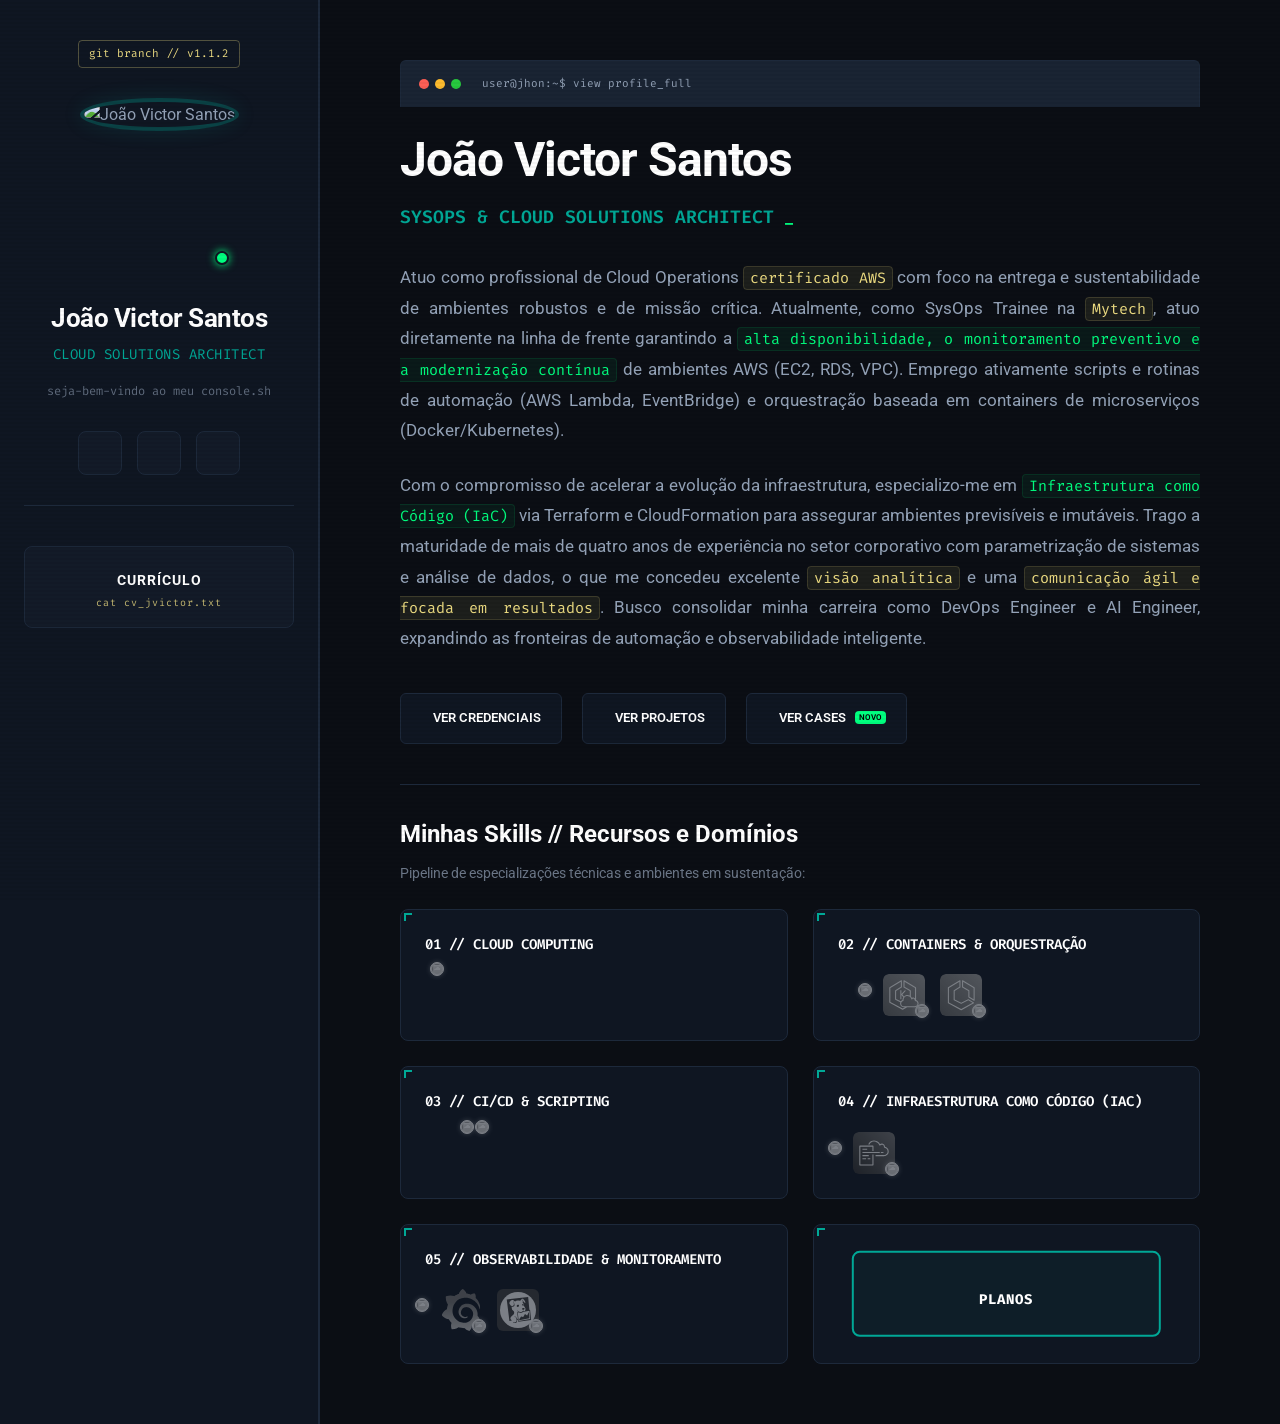
==== index.html @ 7e33702f "Atualizando a página home para versão v1.1.2" ====
<!-- 
================================================================================
  GUIA DE EVOLUÇÃO DE CARREIRA: COMO MARCAR UMA TECNOLOGIA COMO "DOMINADA"
================================================================================
  Quando você dominar uma tecnologia que antes estava "Em estudo", você deve:
  1. Remover o <span> envelopador que tem a classe "skill-em-estudo".
  2. Remover a tag <img> que carrega o spinner ("img/spinner.png").
  3. Atualizar o atributo "title" para remover o "(Em estudo)".
  
  Isso fará com que o ícone ganhe sua cor original e a engrenagem suma, 
  mostrando ao mercado que agora é uma habilidade ativa no seu arsenal!
================================================================================

  EXEMPLO 1: ÍCONE DE FONTE (Ex: Kubernetes, Terraform, Oracle)
  
  [COMO ESTÁ ANTES - EM ESTUDO]:
  <span class="skill-em-estudo" title="Kubernetes (Em estudo)">
      <i class="devicon-kubernetes-plain colored"></i>
      <img src="img/spinner.png" class="loading-spinner" alt="Estudando">
  </span>

  [COMO DEVE FICAR - DOMINADO]:
  <i class="devicon-kubernetes-plain colored" title="Kubernetes"></i>


  ------------------------------------------------------------------------------


  EXEMPLO 2: ÍCONE SVG CUSTOMIZADO (Ex: AWS EKS, ECS, CloudFormation, Datadog)
  
  [COMO ESTÁ ANTES - EM ESTUDO]:
  <span class="skill-em-estudo custom-logo datadog-logo" title="Datadog (Em estudo)">
      <img src="img/datadog_icon_v2.png" class="svg-tech-icon" alt="Datadog">
      <img src="img/spinner.png" class="loading-spinner" alt="Estudando">
  </span>

  [COMO DEVE FICAR - DOMINADO]:
  <span class="custom-logo datadog-logo" title="Datadog">
      <img src="img/datadog_icon_v2.png" class="svg-tech-icon" alt="Datadog">
  </span>
  (Nota: Para SVGs, mantemos o <span> de classe "custom-logo" ou "datadog-logo" 
  apenas para que o CSS continue controlando o tamanho do ícone, mas SEMPRE 
  remova a classe "skill-em-estudo" e o <img> do spinner!)
================================================================================
-->

<!DOCTYPE html>
<html lang="pt-BR">
<head>
    <meta charset="UTF-8">
    <meta name="viewport" content="width=device-width, initial-scale=1.0">
    <title>Portfólio // João Victor Santos — Cloud DevOps</title>
    
    <!-- Google Fonts -->
    <link rel="preconnect" href="https://fonts.googleapis.com">
    <link rel="preconnect" href="https://fonts.gstatic.com" crossorigin>
    <link href="https://fonts.googleapis.com/css2?family=Fira+Code:wght@400;600&family=Roboto:wght@300;400;700&display=swap" rel="stylesheet">
    
    <!-- Dev Icon Fonts -->
    <link rel="stylesheet" type='text/css' href="https://cdn.jsdelivr.net/gh/devicons/devicon@latest/devicon.min.css" />
    
    <!-- CSS do Projeto -->
    <link rel="stylesheet" href="css/styles.css">
</head>
<body>
    <!-- Overlay Global de Console -->
    <div class="scanline"></div>

    <main id="container">
        <!-- BARRA LATERAL: Identidade e Status -->
        <aside id="bio-container">
            <div class="badge-git">git branch // v1.1.2</div>
            
            <div class="bio-img-wrapper">
                <img id="bio-img" src="img/profile.jpeg" alt="João Victor Santos">
                <span class="status-indicator" title="SysOps Active"></span>
            </div>

            <h2>João Victor Santos</h2>
            <p class="role">Cloud Solutions Architect</p>
            <p class="welcome">seja-bem-vindo ao meu console.sh</p>
            
            <ul id="social-container">
                <li><a href="https://linkedin.com/in/joão-victor-santos-de-assis-b938b133a" target="_blank" title="LinkedIn"><ion-icon name="logo-linkedin"></ion-icon></a></li>
                <li><a href="https://wa.me/5577981357505" target="_blank" title="WhatsApp"><ion-icon name="logo-whatsapp"></ion-icon></a></li>
                <li><a href="mailto:victor3456santos@gmail.com" title="E-mail"><ion-icon name="mail-outline"></ion-icon></a></li>
            </ul>

            <div id="resume-container">
                <a href="curriculo.html" id="btn-resume" title="Currículo" target="_blank">
                    <ion-icon name="terminal-outline"></ion-icon>
                    <span>CURRÍCULO</span>
                    <span class="sub-btn">cat cv_jvictor.txt</span>
                </a>
            </div>
        </aside>

        <!-- CONTEÚDO PRINCIPAL: Dashboards e Projetos -->
        <section id="about-container">
            <div class="terminal-header">
                <span class="header-dots"></span>
                <span class="term-title">user@jhon:~$ view profile_full</span>
            </div>

            <h1 id="name">João Victor Santos</h1>
            <p id="title">sysOps & cloud solutions architect <span class="highlight">_</span></p>
            
            <p class="description">
                Atuo como profissional de Cloud Operations <span class="highlight-var">certificado AWS</span> com foco na entrega e sustentabilidade de ambientes robustos e de missão crítica. Atualmente, como SysOps Trainee na <span class="highlight-var">Mytech</span>, atuo diretamente na linha de frente garantindo a <span class="highlight-code">alta disponibilidade, o monitoramento preventivo e a modernização contínua</span> de ambientes AWS (EC2, RDS, VPC). Emprego ativamente scripts e rotinas de automação (AWS Lambda, EventBridge) e orquestração baseada em containers de microserviços (Docker/Kubernetes).
            </p>
            
            <p class="description">
                Com o compromisso de acelerar a evolução da infraestrutura, especializo-me em <span class="highlight-code">Infraestrutura como Código (IaC)</span> via Terraform e CloudFormation para assegurar ambientes previsíveis e imutáveis. Trago a maturidade de mais de quatro anos de experiência no setor corporativo com parametrização de sistemas e análise de dados, o que me concedeu excelente <span class="highlight-var">visão analítica</span> e uma <span class="highlight-var">comunicação ágil e focada em resultados</span>. Busco consolidar minha carreira como DevOps Engineer e AI Engineer, expandindo as fronteiras de automação e observabilidade inteligente.
            </p>
            
            <!-- Painel de Ações -->
            <div id="action-buttons">
                <a href="https://www.credly.com/users/joao-victor.99ef65ec" target="_blank" id="btn-credly" class="action-btn">
                    <ion-icon name="ribbon-outline"></ion-icon> <span>VER CREDENCIAIS</span>
                </a>
                
                <a href="https://github.com/JoaoVictor85" target="_blank" id="btn-projects" class="action-btn">
                    <ion-icon name="logo-github"></ion-icon> <span>VER PROJETOS</span>
                </a>

                <a href="cases.html" id="btn-cases" class="action-btn">
                    <ion-icon name="pulse-outline"></ion-icon> <span>VER CASES <span class="badge-dev">NOVO</span></span>
                </a>
            </div>

            <!-- SKILLS SECTION -->
            <h2 id="skills-section-title">Minhas Skills // Recursos e Domínios</h2>
            <p class="section-desc">Pipeline de especializações técnicas e ambientes em sustentação:</p>
            
            <div id="skills-container">
                <!-- Bloco 1: Cloud Computing -->
                <div class="skills-box">
                    <p class="skills-title">01 // Cloud Computing</p>
                    <div class="tech-row">
                        <i class="devicon-amazonwebservices-plain-wordmark colored" title="AWS"></i>
                        <span class="skill-em-estudo" title="Oracle Cloud (Em estudo)">
                            <i class="devicon-oracle-original colored"></i>
                            <img src="img/spinner.png" class="loading-spinner" alt="Estudando">
                        </span>
                    </div>
                </div>

                <!-- Bloco 2: Containers & Orquestração -->
                <div class="skills-box">
                    <p class="skills-title">02 // Containers & Orquestração</p>
                    <div class="tech-row">
                        <i class="devicon-linux-plain colored" title="Linux"></i>
                        <i class="devicon-docker-plain colored" title="Docker"></i>
                        <span class="skill-em-estudo" title="Kubernetes (Em estudo)">
                            <i class="devicon-kubernetes-plain colored"></i>
                            <img src="img/spinner.png" class="loading-spinner" alt="Estudando">
                        </span>
                        
                        <!-- Amazon EKS Original -->
                        <span class="skill-em-estudo" title="Amazon EKS (Em estudo)">
                            <svg viewBox="0 0 80 80" class="svg-tech-icon" version="1.1" xmlns="http://www.w3.org/2000/svg" xmlns:xlink="http://www.w3.org/1999/xlink">
                                <defs>
                                    <linearGradient x1="0%" y1="100%" x2="100%" y2="0%" id="linearGradient-eks">
                                        <stop stop-color="#C8511B" offset="0%"></stop>
                                        <stop stop-color="#FF9900" offset="100%"></stop>
                                    </linearGradient>
                                </defs>
                                <g stroke="none" stroke-width="1" fill="none" fill-rule="evenodd">
                                    <g fill="url(#linearGradient-eks)">
                                        <rect x="0" y="0" width="80" height="80" rx="10"></rect>
                                    </g>
                                    <g transform="translate(8.000000, 8.000000)" fill="#FFFFFF">
                                        <path d="M53.239,53.377026 L31.737,53.355026 C29.133,53.352026 26.906,51.416026 26.667,48.949026 C26.647,48.743026 26.636,48.528026 26.636,48.305026 C26.636,44.929026 28.968,43.798026 30.391,43.422026 C30.849,43.328026 31.189,42.922026 31.189,42.441026 C31.189,42.394026 31.186,42.347026 31.179,42.300026 C31.145,42.004026 31.128,41.702026 31.128,41.396026 C31.128,38.613026 33.046,35.621026 35.494,34.584026 C39.745,32.786026 42.754,35.151026 43.852,36.253026 C44.751,37.154026 45.453,38.309026 45.938,39.684026 C46.062,40.033026 46.368,40.286026 46.734,40.340026 C47.097,40.394026 47.467,40.243026 47.686,39.945026 C48.322,39.085026 49.352,38.708026 50.307,38.988026 C51.477,39.330026 52.253,40.541026 52.393,42.238026 C52.342,42.756026 52.7,43.231026 53.218,43.320026 C54.587,43.556026 57.769,44.517026 57.769,48.356026 C57.769,52.839026 53.626,53.338026 53.239,53.377026 L53.239,53.377026 Z M29.444,57.862026 L6,45.398026 L6,18.570026 L26,6.75202604 L26,16.451026 L15.463,23.156026 C15.175,23.339026 15,23.658026 15,24.000026 L15,40.000026 C15,40.373026 15.208,40.714026 15.538,40.887026 L24.901,45.758026 L25.04,45.835026 C24.784,46.592026 24.636,47.415026 24.636,48.305026 C24.636,48.594026 24.651,48.872026 24.677,49.140026 C25.012,52.621026 28.113,55.351026 31.735,55.355026 L33.982,55.356026 L29.444,57.862026 Z M44.504,23.136026 L33,16.425026 L33,6.75202604 L53,18.570026 L53,38.467026 C52.431,37.803026 51.716,37.316026 50.868,37.068026 C49.616,36.703026 48.308,36.926026 47.245,37.637026 C46.718,36.567026 46.056,35.631026 45.268,34.841026 C45.182,34.755026 45.088,34.689026 45,34.606026 L45,24.000026 C45,23.644026 44.811,23.315026 44.504,23.136026 L44.504,23.136026 Z M55,41.726026 L55,18.000026 C55,17.646026 54.813,17.318026 54.509,17.139026 L32.509,4.13902604 C32.199,3.95602604 31.817,3.95402604 31.504,4.13102604 C31.192,4.30902604 31,4.64102604 31,5.00002604 L31,17.000026 C31,17.355026 31.188,17.684026 31.496,17.863026 L43,24.574026 L43,33.118026 C40.483,31.714026 37.537,31.548026 34.715,32.742026 C33.725,33.161026 32.827,33.828026 32.037,34.629026 L29.011,31.120026 L35.842,23.199026 L33.18,23.199026 L27,30.000026 L27,23.000026 L25,23.000026 L25,40.000026 L27,40.000026 L27,32.000026 L30.682,36.311026 C29.714,37.841026 29.128,39.633026 29.128,41.396026 C29.128,41.505026 29.13,41.614026 29.133,41.723026 C27.785,42.216026 26.712,43.027026 25.946,44.073026 L17,39.393026 L17,24.548026 L27.537,17.843026 C27.825,17.660026 28,17.341026 28,17.000026 L28,5.00002604 C28,4.64102604 27.807,4.30902604 27.496,4.13102604 C27.183,3.95402604 26.802,3.95602604 26.491,4.13902604 L4.491,17.139026 C4.186,17.318026 4,17.646026 4,18.000026 L4,46.000026 C4,46.369026 4.204,46.709026 4.53,46.882026 L28.983,59.882026 C29.131,59.960026 29.292,60.000026 29.453,60.000026 C29.62,60.000026 29.786,59.958026 29.936,59.875026 L38.114,55.360026 L53.319,55.374026 C55.551,55.192026 59.769,53.492026 59.769,48.356026 C59.769,44.678026 57.505,42.603026 55,41.726026 L55,41.726026 Z"></path>
                                    </g>
                                </g>
                            </svg>
                            <img src="img/spinner.png" class="loading-spinner" alt="Estudando">
                        </span>

                        <!-- Amazon ECS Original -->
                        <span class="skill-em-estudo" title="Amazon ECS (Em estudo)">
                            <svg viewBox="0 0 80 80" class="svg-tech-icon" version="1.1" xmlns="http://www.w3.org/2000/svg" xmlns:xlink="http://www.w3.org/1999/xlink">
                                <defs>
                                    <linearGradient x1="0%" y1="100%" x2="100%" y2="0%" id="linearGradient-ecs-original">
                                        <stop stop-color="#C8511B" offset="0%"></stop>
                                        <stop stop-color="#FF9900" offset="100%"></stop>
                                    </linearGradient>
                                </defs>
                                <g stroke="none" stroke-width="1" fill="none" fill-rule="evenodd">
                                    <g fill="url(#linearGradient-ecs-original)">
                                        <rect x="0" y="0" width="80" height="80" rx="10"></rect>
                                    </g>
                                    <path d="M64,48.2340095 L56,43.4330117 L56,32.0000169 C56,31.6440171 55.812,31.3150172 55.504,31.1360173 L44,24.4260204 L44,14.7520248 L64,26.5710194 L64,48.2340095 Z M65.509,25.13902 L43.509,12.139026 C43.199,11.9560261 42.818,11.9540261 42.504,12.131026 C42.193,12.3090259 42,12.6410257 42,13.0000256 L42,25.0000201 C42,25.3550199 42.189,25.6840198 42.496,25.8640197 L54,32.5740166 L54,44.0000114 C54,44.3510113 54.185,44.6770111 54.486,44.857011 L64.486,50.8570083 C64.644,50.9520082 64.822,51 65,51 C65.17,51 65.34,50.9570082 65.493,50.8700083 C65.807,50.6930084 66,50.3600085 66,50 L66,26.0000196 C66,25.6460198 65.814,25.31902 65.509,25.13902 Z M40.445,66.863001 L17,54.3990067 L17,26.5710194 L37,14.7520248 L37,24.4510204 L26.463,31.1560173 C26.175,31.3400172 26,31.6580171 26,32.0000169 L26,49.0000091 C26,49.373009 26.208,49.7150088 26.538,49.8870087 L39.991,56.8870055 C40.28,57.0370055 40.624,57.0380055 40.912,56.8880055 L53.964,50.1440086 L61.996,54.9640064 L40.445,66.863001 Z M64.515,54.1420068 L54.515,48.1420095 C54.217,47.9640096 53.849,47.9520096 53.541,48.1120095 L40.455,54.8730065 L28,48.3930094 L28,32.5490167 L38.537,25.8440197 C38.825,25.6600198 39,25.3420199 39,25.0000201 L39,13.0000256 C39,12.6410257 38.808,12.3090259 38.496,12.131026 C38.184,11.9540261 37.802,11.9560261 37.491,12.139026 L15.491,25.13902 C15.187,25.31902 15,25.6460198 15,26.0000196 L15,55 C15,55.3690062 15.204,55.7090061 15.53,55.883006 L39.984,68.8830001 C40.131,68.961 40.292,69 40.453,69 C40.62,69 40.786,68.958 40.937,68.8750001 L64.484,55.875006 C64.797,55.7020061 64.993,55.3750062 65.0001416,55.0180064 C65.006,54.6600066 64.821,54.3260067 64.515,54.1420068 L64.515,54.1420068 Z" fill="#FFFFFF"></path>
                                </g>
                            </svg>
                            <img src="img/spinner.png" class="loading-spinner" alt="Estudando">
                        </span>
                    </div>
                </div>

                <!-- Bloco 3: CI/CD & Scripting -->
                <div class="skills-box">
                    <p class="skills-title">03 // CI/CD & Scripting</p>
                    <div class="tech-row">
                        <i class="devicon-git-plain colored" title="Git"></i>
                        <i class="devicon-gitlab-plain colored" title="GitLab"></i>
                        <i class="devicon-github-original colored" title="GitHub"></i>
                        <span class="skill-em-estudo" title="GitHub Actions (Em estudo)">
                            <i class="devicon-githubactions-plain colored"></i>
                            <img src="img/spinner.png" class="loading-spinner" alt="Estudando">
                        </span>
                        <span class="skill-em-estudo" title="Python (Em estudo)">
                            <i class="devicon-python-plain colored"></i>
                            <img src="img/spinner.png" class="loading-spinner" alt="Estudando">
                        </span>
                    </div>
                </div>

                <!-- Bloco 4: Infraestrutura como Código (IaC) -->
                <div class="skills-box">
                    <p class="skills-title">04 // Infraestrutura como Código (IaC)</p>
                    <div class="tech-row">
                        <span class="skill-em-estudo" title="Terraform (Em estudo)">
                            <i class="devicon-terraform-plain colored"></i>
                            <img src="img/spinner.png" class="loading-spinner" alt="Estudando">
                        </span>
                        
                        <!-- AWS CloudFormation Original -->
                        <span class="skill-em-estudo skill-cloudformation" title="AWS CloudFormation (Em estudo)">
                            <svg viewBox="0 0 80 80" class="svg-tech-icon" version="1.1" xmlns="http://www.w3.org/2000/svg" xmlns:xlink="http://www.w3.org/1999/xlink">
                                <defs>
                                    <linearGradient x1="0%" y1="100%" x2="100%" y2="0%" id="linearGradient-cloudformation-original">
                                        <stop stop-color="#B0084D" offset="0%"></stop>
                                        <stop stop-color="#FF4F8B" offset="100%"></stop>
                                    </linearGradient>
                                </defs>
                                <g id="Icon-Architecture/64/Arch_AWS-CloudFormation_64" stroke="none" stroke-width="1" fill="none" fill-rule="evenodd">
                                    <g id="Icon-Architecture-BG/64/Management-Governance" fill="url(#linearGradient-cloudformation-original)">
                                        <rect id="Rectangle" x="0" y="0" width="80" height="80" rx="10"></rect>
                                    </g>
                                    <path d="M53,39.9632039 L58,39.9632039 L58,37.9601375 L53,37.9601375 L53,39.9632039 Z M28,51.9816019 L33,51.9816019 L33,49.9785356 L28,49.9785356 L28,51.9816019 Z M18,51.9816019 L25,51.9816019 L25,49.9785356 L18,49.9785356 L18,51.9816019 Z M18,45.9724029 L30,45.9724029 L30,43.9693366 L18,43.9693366 L18,45.9724029 Z M18,33.9540048 L27,33.9540048 L27,31.9509385 L18,31.9509385 L18,33.9540048 Z M18,39.9632039 L51,39.9632039 L51,37.9601375 L18,37.9601375 L18,39.9632039 Z M37,61.9969337 L14,61.9969337 L14,27.9448058 L37,27.9448058 L37,35.9570712 L39,35.9570712 L39,26.9432726 C39,26.3904263 38.552,25.9417395 38,25.9417395 L13,25.9417395 C12.447,25.9417395 12,26.3904263 12,26.9432726 L12,62.9984668 C12,63.5513131 12.447,64 13,64 L38,64 C38.552,64 39,63.5513131 39,62.9984668 L39,42.9678034 L37,42.9678034 L37,61.9969337 Z M68,36.9586044 C68,43.4305117 62.173,45.6819583 59.092,45.9683968 L43,45.9724029 L43,43.9693366 L59,43.9693366 L59,43.9693366 C59.195,43.9463013 66,43.2121775 66,36.9586044 C66,31.2638867 60.863,30.1081175 59.834,29.9338507 C59.321,29.8467173 58.96,29.3820059 59.004,28.8632117 C59.005,28.8441826 59.007,28.826155 59.009,28.8081274 C58.954,25.5902013 56.981,24.584662 56.126,24.3002266 C54.53,23.769414 52.751,24.2771913 51.81,25.5391231 C51.591,25.8355769 51.229,25.9868085 50.861,25.9307226 C50.497,25.8756383 50.192,25.625255 50.068,25.2767214 C49.447,23.5360568 48.546,22.4083304 47.293,21.1534094 C44.159,18.0386412 39.905,17.1783242 35.925,18.8528877 C33.837,19.7332353 32.012,21.7282894 30.922,24.327268 L29.078,23.5500782 C30.37,20.4743699 32.584,18.0887179 35.15,17.007062 C39.905,15.0049972 44.971,16.0255595 48.704,19.7342369 C49.774,20.8068789 50.66,21.851478 51.35,23.2035478 C52.843,22.0978551 54.857,21.7673492 56.757,22.3993166 C59.189,23.2085554 60.727,25.3207889 60.975,28.1290879 C64.381,28.9884034 68,31.7115721 68,36.9586044 L68,36.9586044 Z" id="AWS-CloudFormation_Icon_64_Squid" fill="#FFFFFF"></path>
                                </g>
                            </svg>
                            <img src="img/spinner.png" class="loading-spinner" alt="Estudando">
                        </span>
                    </div>
                </div>
            
                <!-- Bloco 5: Observabilidade & Monitoramento -->
                <div class="skills-box">
                    <p class="skills-title">05 // OBSERVABILIDADE & MONITORAMENTO</p>
                    <div class="tech-row">
                        <!-- Prometheus -->
                        <span class="skill-em-estudo" title="Prometheus (Em estudo)">
                            <i class="devicon-prometheus-original colored"></i>
                            <img src="img/spinner.png" class="loading-spinner" alt="Estudando">
                        </span>
                        
                        <!-- Grafana (Novo Arquivo) -->
                        <span class="skill-em-estudo custom-logo" title="Grafana (Em estudo)">
                            <img src="img/grafana-icon.svg" class="svg-tech-icon" alt="Grafana">
                            <img src="img/spinner.png" class="loading-spinner" alt="Estudando">
                        </span>

                        <!-- Datadog (Novo Arquivo) -->
                        <span class="skill-em-estudo custom-logo datadog-logo" title="Datadog (Em estudo)">
                            <img src="img/datadog-icon.svg" class="svg-tech-icon" alt="Datadog">
                            <img src="img/spinner.png" class="loading-spinner" alt="Estudando">
                        </span>
                    </div>
                </div>

                <!-- Bloco 6: Planos (Dinâmico e Sem legenda extra) -->
                <div class="skills-box plans-interactive">
                    <!-- Botão interativo sem legenda -->
                    <div class="plans-trigger">
                        <ion-icon name="terminal-outline"></ion-icon>
                        <span>PLANOS</span>
                    </div>

                    <!-- Conteúdo de IA que aparece na animação -->
                    <div class="plans-content">
                        <p class="skills-title">06 // INTELIGÊNCIA ARTIFICIAL</p>
                        <div class="tech-row">
                            <span class="skill-em-estudo" title="PyTorch (Em estudo)">
                                <i class="devicon-pytorch-original colored"></i>
                                <img src="img/spinner.png" class="loading-spinner" alt="Estudando">
                            </span>
                            <span class="skill-em-estudo" title="Hugging Face (Em estudo)">
                                <img src="https://raw.githubusercontent.com/devicons/devicon/master/icons/huggingface/huggingface-original.svg" class="svg-tech-icon" alt="Hugging Face">
                                <img src="img/spinner.png" class="loading-spinner" alt="Estudando">
                            </span>
                            <span class="skill-em-estudo" title="TensorFlow (Em estudo)">
                                <i class="devicon-tensorflow-original colored"></i>
                                <img src="img/spinner.png" class="loading-spinner" alt="Estudando">
                            </span>
                        </div>
                    </div>
                </div>
            </div>
        </section>
    </main>

    <!-- Ion Icons -->
    <script type="module" src="https://unpkg.com/ionicons@8.0.13/dist/ionicons/ionicons.esm.js"></script>
    <script nomodule src="https://unpkg.com/ionicons@8.0.13/dist/ionicons/ionicons.js"></script>
</body>
</html>
---- css/styles.css ----
/* =========================================
   Reset, Fontes e Variáveis DevOps (v1.1.2)
========================================= */
* { 
    padding: 0;
    margin: 0;
    font-family: "Roboto", sans-serif;
    box-sizing: border-box;
}

:root {  
    --bg-dark: #0B0E14;         /* Escuro DevOps / Back de Console */
    --pane-bg: #0F1622;         /* Painel centralizado de alto nível */
    --accent-glow: #00A896;     /* Verde-petróleo característico */
    --accent-bright: #00FF7F;   /* Verde-cibernético de sucesso/status */
    --term-amber: #EEDD82;      /* Alerta/Git terminal */
    --border-dim: #1D293B;      /* Divisórias do pipeline */
    --text-primary: #FFFFFF;    /* Títulos em forte destaque */
    --text-muted: #94A3B8;      /* Textos corridos */
    --terminal-head: #1A2433;   /* Topo das caixas console */
}

body {
    background-color: var(--bg-dark);
    color: var(--text-muted);
    font-size: 16px;
    line-height: 1.6;
    overflow-x: hidden;
    position: relative;
}

/* Efeito Scanline sutil no fundo para parecer terminal */
.scanline {
    position: fixed;
    top: 0; left: 0; width: 100%; height: 100%;
    background: linear-gradient(rgba(18, 16, 16, 0) 50%, rgba(0, 0, 0, 0.25) 50%);
    background-size: 100% 4px;
    z-index: 999;
    pointer-events: none;
    opacity: 0.15;
}

/* =========================================
   Arquitetura de Grid / Portfólio Desktop
========================================= */
#container {
    display: flex;
    flex-direction: row;
    min-height: 100vh;
}

/* Painel de Biografia (Esquerda) */
#bio-container {
    flex: 0 0 25%;
    max-width: 320px;
    background-color: var(--pane-bg);
    border-right: 2px solid var(--border-dim);
    padding: 40px 24px;
    display: flex;
    flex-direction: column;
    align-items: center;
    text-align: center;
    position: relative;
}

/* Painel de Conteúdo (Direita) */
#about-container {
    flex: 1;
    padding: 60px 80px;
    background-color: var(--bg-dark);
    position: relative;
}

/* =========================================
   Elementos Dinâmicos / Identidade Esquerda
========================================= */
.badge-git {
    font-family: 'Fira Code', monospace;
    font-size: 11px;
    color: var(--term-amber);
    border: 1px solid rgba(238, 221, 130, 0.3);
    padding: 4px 10px;
    border-radius: 4px;
    margin-bottom: 30px;
    text-transform: lowercase;
}

.bio-img-wrapper {
    position: relative;
    width: 175px;
    height: 175px;
    margin-bottom: 25px;
}

#bio-img {
    width: 100%;
    height: 100%;
    border-radius: 50%;
    object-fit: cover;
    border: 4px solid rgba(0, 168, 150, 0.3);
    box-shadow: 0 0 20px rgba(0, 168, 150, 0.15);
}

.status-indicator {
    position: absolute;
    bottom: 8px;
    right: 18px;
    width: 14px;
    height: 14px;
    background-color: var(--accent-bright);
    border: 2px solid var(--pane-bg);
    border-radius: 50%;
    box-shadow: 0 0 8px var(--accent-bright);
}

#bio-container h2 {
    color: var(--text-primary);
    font-size: 26px;
    font-weight: 700;
    letter-spacing: -0.5px;
    margin-bottom: 5px;
}

.role {
    font-family: 'Fira Code', monospace;
    color: var(--accent-glow);
    font-size: 14px;
    text-transform: uppercase;
    margin-bottom: 15px;
    letter-spacing: 0.5px;
}

.welcome {
    font-family: 'Fira Code', monospace;
    font-size: 12px;
    opacity: 0.6;
    margin-bottom: 30px;
}

#social-container {
    display: flex;
    gap: 15px;
    list-style: none;
    margin-bottom: 40px;
    padding-bottom: 30px;
    border-bottom: 1px solid var(--border-dim);
    width: 100%;
    justify-content: center;
}

#social-container li a {
    color: var(--text-muted);
    font-size: 24px;
    transition: all 0.3s ease;
    display: flex;
    align-items: center;
    justify-content: center;
    width: 44px;
    height: 44px;
    background-color: rgba(26, 36, 51, 0.4);
    border: 1px solid var(--border-dim);
    border-radius: 8px;
}

#social-container li a:hover {
    color: var(--accent-bright);
    border-color: var(--accent-bright);
    box-shadow: 0 0 10px rgba(0, 255, 127, 0.2);
}

/* Botão de Currículo em Console Badge */
#resume-container {
    width: 100%;
}

#btn-resume {
    display: flex;
    flex-direction: column;
    align-items: center;
    justify-content: center;
    padding: 16px;
    text-decoration: none;
    background-color: rgba(26, 36, 51, 0.4);
    border: 1px solid var(--border-dim);
    border-radius: 8px;
    transition: all 0.3s ease;
}

#btn-resume ion-icon {
    font-size: 32px;
    color: var(--accent-glow);
    margin-bottom: 6px;
}

#btn-resume span {
    font-size: 14px;
    font-weight: 700;
    color: var(--text-primary);
    letter-spacing: 1px;
}

#btn-resume .sub-btn {
    font-family: 'Fira Code', monospace;
    font-size: 10px;
    color: var(--term-amber);
    opacity: 0.8;
    margin-top: 4px;
    font-weight: normal;
}

#btn-resume:hover {
    border-color: var(--accent-glow);
    box-shadow: 0 0 15px rgba(0, 168, 150, 0.2);
    transform: translateY(-2px);
}

/* =========================================
   Terminais e Dashboard (Direita)
========================================= */
.terminal-header {
    background-color: var(--terminal-head);
    border: 1px solid var(--border-dim);
    border-bottom: none;
    border-radius: 6px 6px 0 0;
    padding: 10px 18px;
    display: flex;
    align-items: center;
    gap: 8px;
}

.header-dots::before {
    content: '';
    display: inline-block;
    width: 10px; height: 10px;
    background: #ff5f56;
    border-radius: 50%;
    box-shadow: 16px 0 #febc2e, 32px 0 #27c93f;
}

.term-title {
    font-family: 'Fira Code', monospace;
    font-size: 11px;
    color: var(--text-muted);
    margin-left: 45px;
}

#name {
    font-size: 48px;
    font-weight: 700;
    color: var(--text-primary);
    letter-spacing: -1px;
    margin-top: 15px;
    margin-bottom: 5px;
}

#title {
    font-family: 'Fira Code', monospace;
    font-size: 18px;
    font-weight: 600;
    color: var(--accent-glow);
    margin-bottom: 30px;
    text-transform: uppercase;
}

.highlight {
    color: var(--accent-bright);
    animation: blink 1s step-end infinite;
}

@keyframes blink {
    50% { opacity: 0; }
}

/* DevOps Highlighting variables in Paragraphs */
.description {
    font-size: 17px;
    line-height: 1.8;
    margin-bottom: 24px;
    color: var(--text-muted);
    text-align: justify;
}

.highlight-var {
    color: var(--term-amber);
    font-family: 'Fira Code', monospace;
    font-size: 15px;
    background: rgba(238, 221, 130, 0.08);
    padding: 1px 6px;
    border-radius: 4px;
    border: 1px solid rgba(238, 221, 130, 0.15);
}

.highlight-code {
    color: var(--accent-bright);
    font-family: 'Fira Code', monospace;
    font-size: 15px;
    background: rgba(0, 255, 127, 0.05);
    padding: 1px 6px;
    border-radius: 4px;
    border: 1px solid rgba(0, 255, 127, 0.1);
}

/* Painel de Botões de Ação */
#action-buttons {
    display: flex;
    gap: 20px;
    margin: 40px 0;
}

.action-btn {
    text-decoration: none;
    font-family: 'Fira Code', monospace;
    font-weight: 600;
    font-size: 13px;
    color: var(--text-primary);
    background-color: var(--pane-bg);
    border: 1px solid var(--border-dim);
    border-radius: 6px;
    padding: 14px 20px;
    display: flex;
    align-items: center;
    gap: 12px;
    transition: all 0.3s ease;
    cursor: pointer;
}

.action-btn ion-icon {
    font-size: 18px;
    color: var(--accent-glow);
}

.badge-dev {
    font-size: 8px;
    background: var(--accent-bright);
    color: #000;
    padding: 2px 4px;
    border-radius: 4px;
    margin-left: 6px;
    vertical-align: middle;
}

.action-btn:hover {
    background-color: rgba(0, 168, 150, 0.1);
    border-color: var(--accent-glow);
    box-shadow: 0 0 15px rgba(0, 168, 150, 0.15);
    transform: translateY(-2px);
}

/* Skills Section Dashboards */
#skills-section-title {
    font-size: 24px;
    color: var(--text-primary);
    border-top: 1px solid var(--border-dim);
    padding-top: 30px;
    margin-top: 40px;
    margin-bottom: 8px;
}

.section-desc {
    font-size: 14px;
    opacity: 0.7;
    margin-bottom: 25px;
}

#skills-container {
    display: grid;
    grid-template-columns: repeat(2, 1fr);
    gap: 25px;
}

.skills-box {
    background-color: var(--pane-bg);
    border: 1px solid var(--border-dim);
    border-radius: 8px;
    padding: 24px;
    position: relative;
    overflow: hidden;
}

/* Moldura decorativa levemente recuada para NÃO cortar com o radius */
.skills-box::before {
    content: '';
    position: absolute;
    top: 3px;  /* Ajustado de 0 para 3px */
    left: 3px; /* Ajustado de 0 para 3px */
    width: 6px; 
    height: 6px;
    border-top: 2px solid var(--accent-glow);
    border-left: 2px solid var(--accent-glow);
    z-index: 5;
}

.skills-title {
    font-family: 'Fira Code', monospace;
    font-size: 14px;
    font-weight: 600;
    color: var(--text-primary);
    margin-bottom: 18px;
    text-transform: uppercase;
}

.tech-row {
    display: flex;
    align-items: center;
    gap: 15px;
}

.tech-row i {
    font-size: 42px;
}

/* Custom SVG Icons */
.svg-tech-icon {
    width: 42px;
    height: 42px;
    vertical-align: middle;
    border-radius: 6px;
}

/* Configuração do "Em Estudo" & Spinner */
.skill-em-estudo {
    position: relative;
    display: inline-flex;
    align-items: center;
    justify-content: center;
    filter: grayscale(100%);
    opacity: 0.45;
    transition: all 0.4s ease;
    cursor: help;
}

.skill-em-estudo:hover {
    filter: grayscale(0%);
    opacity: 1;
}

.loading-spinner {
    position: absolute;
    bottom: -2px; 
    right: -4px; 
    width: 14px; 
    height: 14px;
    
    /* Alterado de escuro/dim para um branco suave com fundo opaco */
    background-color: #E2E8F0; /* Cinza-claro/branco suave para dar alto contraste no azul-escuro */
    border: 1.5px solid #FFFFFF; /* Borda branca viva para se destacar */
    border-radius: 50%;
    padding: 1px;
    
    animation: git-rev 2s linear infinite;
    box-shadow: 0 0 5px rgba(255, 255, 255, 0.4); /* Sombra para o spinner brilhar levemente */
}

@keyframes git-rev {
    0% { transform: rotate(0deg); }
    100% { transform: rotate(360deg); }
}

/* =========================================
   Ajustes de Contraste e Customizações
========================================= */
.skills-box i.devicon-linux-plain.colored { color: #A8B2C1 !important; }
.skills-box i.devicon-github-original.colored { color: #F0E68C !important; }

/* =========================================
   Ajuste Fino Responsivo
========================================= */
@media (max-width: 1024px) {
    #container { flex-direction: column; }
    #bio-container { max-width: 100%; width: 100%; min-height: auto; border-right: none; border-bottom: 2px solid var(--border-dim); }
    #about-container { padding: 40px 24px; }
    #skills-container { grid-template-columns: 1fr; }
}

/* =========================================
   Interatividade e Animação do Box 06 
========================================= */
.plans-interactive {
    min-height: 140px;
    position: relative;
    cursor: pointer;
    transition: border-color 0.4s ease, box-shadow 0.4s ease;
}

/* O botão que inicia à mostra */
/* O botão simplificado para "PLANOS" */
.plans-trigger {
    position: absolute;
    top: 50%;
    left: 50%;
    transform: translate(-50%, -50%);
    width: 80%;
    padding: 24px; /* Aumentado ligeiramente para preencher o box vazio de forma elegante */
    background: rgba(0, 168, 150, 0.05);
    border: 2px solid var(--accent-glow);
    border-radius: 8px;
    display: flex;
    flex-direction: column;
    align-items: center;
    justify-content: center;
    gap: 12px; /* Mais espaço entre o ícone e a palavra */
    opacity: 1;
    transition: opacity 0.3s ease, transform 0.3s ease;
    z-index: 3;
}

.plans-trigger ion-icon {
    font-size: 32px;
    color: var(--accent-glow);
    animation: pulseGlow 2s infinite ease-in-out;
}

.plans-trigger span {
    font-family: 'Fira Code', monospace;
    font-weight: 700;
    font-size: 14px;
    color: var(--text-primary);
    letter-spacing: 1px;
}

.plans-trigger .hover-tip {
    font-size: 9px;
    color: var(--text-muted);
    opacity: 0.7;
    text-transform: lowercase;
}

/* O conteúdo de IA que começa oculto */
.plans-content {
    opacity: 0;
    transform: translateY(10px);
    transition: opacity 0.4s ease, transform 0.4s ease;
    pointer-events: none; /* Evita que o usuário interaja com o invisível */
}

/* A ANIMAÇÃO HOVER: Quando passa o mouse no box */
.plans-interactive:hover .plans-trigger {
    opacity: 0;
    transform: translate(-50%, -60%); /* Move levemente para cima enquanto desaparece */
    pointer-events: none;
}

.plans-interactive:hover .plans-content {
    opacity: 1;
    transform: translateY(0);
    pointer-events: auto;
}

.plans-interactive:hover {
    border-color: var(--accent-bright);
    box-shadow: 0 0 15px rgba(0, 255, 127, 0.15);
}

/* Pulsação do ícone do botão */
@keyframes pulseGlow {
    0%, 100% {
        transform: scale(1);
        filter: drop-shadow(0 0 1px var(--accent-glow));
    }
    50% {
        transform: scale(1.08);
        filter: drop-shadow(0 0 6px var(--accent-bright));
    }
}

/* =========================================
   Ajuste Fino de Ícones Customizados
========================================= */
.custom-logo .svg-tech-icon {
    width: 42px;
    height: 42px;
    object-fit: contain;
    border-radius: 6px;
}

/* O Datadog precisa de um ajuste sutil de contraste por conta do fundo */
.datadog-logo .svg-tech-icon {
    background-color: #632CA6; /* Fundo roxo original da marca para dar destaque */
    padding: 3px;
}

/* Força que o spinner fique alinhado mesmo em logos não-quadrados */
.custom-logo {
    position: relative;
    display: inline-flex;
}

/* O botão simplificado para "PLANOS" sem hover text */
.plans-trigger {
    position: absolute;
    top: 50%;
    left: 50%;
    transform: translate(-50%, -50%);
    width: 80%;
    padding: 24px;
    background: rgba(0, 168, 150, 0.05);
    border: 2px solid var(--accent-glow);
    border-radius: 8px;
    display: flex;
    flex-direction: column;
    align-items: center;
    justify-content: center;
    gap: 12px;
    opacity: 1;
    transition: opacity 0.3s ease, transform 0.3s ease;
    z-index: 3;
}
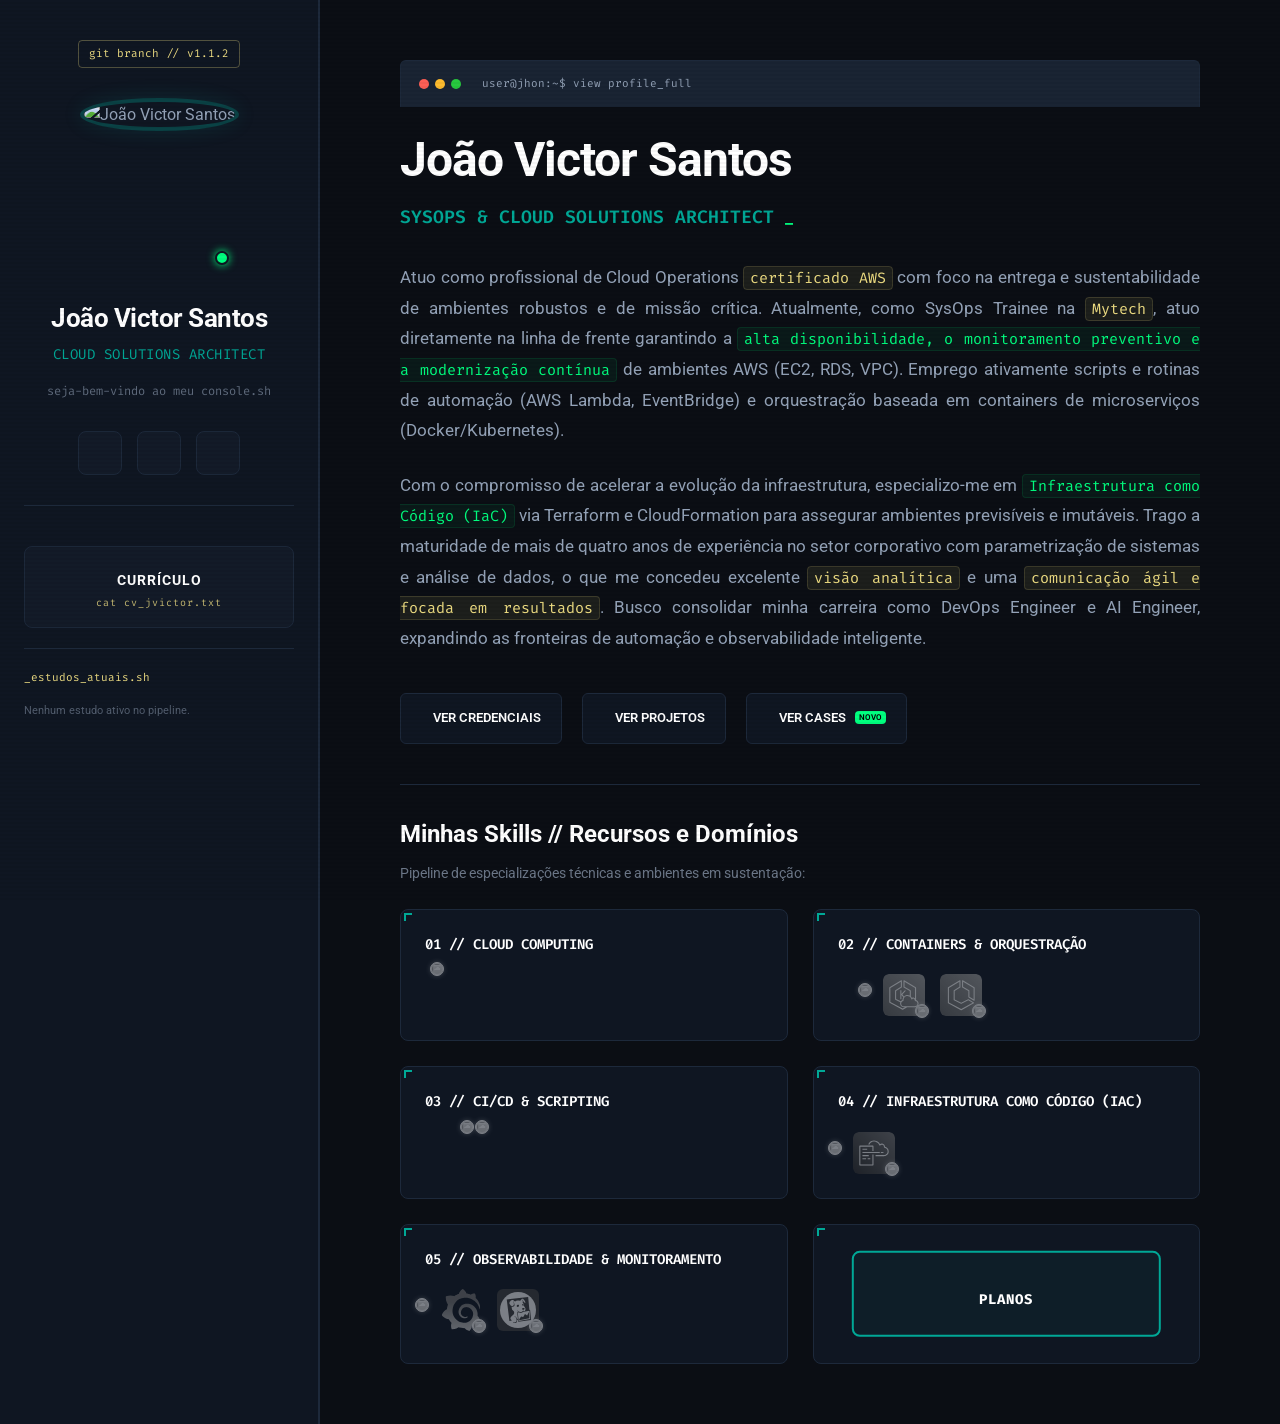
==== commit 5e2e9678: "Corrigindo bug de duplicata do social-container" ====
--- a/index.html
+++ b/index.html
@@ -86,6 +86,8 @@
                 <li><a href="mailto:victor3456santos@gmail.com" title="E-mail"><ion-icon name="mail-outline"></ion-icon></a></li>
             </ul>
 
+
+            <!-- Botão de Currículo -->
             <div id="resume-container">
                 <a href="curriculo.html" id="btn-resume" title="Currículo" target="_blank">
                     <ion-icon name="terminal-outline"></ion-icon>
@@ -93,6 +95,98 @@
                     <span class="sub-btn">cat cv_jvictor.txt</span>
                 </a>
             </div>
+
+            <!-- Seção de Progresso e Estudos -->
+            <div id="progresso-estudos-container">
+                <p class="section-submenu">_estudos_atuais.sh</p>
+                <div id="lista-progresso">
+                    <!-- As barras de progresso ativas serão inseridas aqui dinamicamente -->
+                </div>
+            </div>
+
+            <!-- Script de Automação de Estudos e Progresso -->
+            <script>
+                // Banco de dados de progresso. 
+                // Para ATIVAR uma tecnologia: remova as duas barras "//" do início de suas linhas.
+                // Para DESATIVAR uma tecnologia: adicione duas barras "//" no início de suas linhas.
+                const dadosProgresso = [
+                    // === 01 // CLOUD COMPUTING ===
+                    // { "tecnologia": "AWS", "iconClass": "devicon-amazonwebservices-plain-wordmark colored", "porcentagem": 90 },
+                    //{ "tecnologia": "Oracle Cloud", "iconClass": "devicon-oracle-original colored", "porcentagem": 15 },
+
+                    // === 02 // CONTAINERS & ORQUESTRAÇÃO ===
+                    // { "tecnologia": "Linux", "iconClass": "devicon-linux-plain colored", "porcentagem": 85 },
+                    // { "tecnologia": "Docker", "iconClass": "devicon-docker-plain colored", "porcentagem": 70 },
+                   // { "tecnologia": "Kubernetes", "iconClass": "devicon-kubernetes-plain colored", "porcentagem": 45 },
+                    // { "tecnologia": "Amazon EKS", "iconClass": "svg-tech-icon", "porcentagem": 20 },
+                    // { "tecnologia": "Amazon ECS", "iconClass": "svg-tech-icon", "porcentagem": 25 },
+
+                    // === 03 // CI/CD & SCRIPTING ===
+                    // { "tecnologia": "Git", "iconClass": "devicon-git-plain colored", "porcentagem": 80 },
+                    // { "tecnologia": "GitLab", "iconClass": "devicon-gitlab-plain colored", "porcentagem": 60 },
+                    // { "tecnologia": "GitHub", "iconClass": "devicon-github-original colored", "porcentagem": 75 },
+                    // { "tecnologia": "GitHub Actions", "iconClass": "devicon-githubactions-plain colored", "porcentagem": 40 },
+                    // { "tecnologia": "Python", "iconClass": "devicon-python-plain colored", "porcentagem": 30 },
+
+                    // === 04 // INFRAESTRUTURA COMO CÓDIGO (IAC) ===
+                    // { "tecnologia": "Terraform", "iconClass": "devicon-terraform-plain colored", "porcentagem": 75 },
+                    // { "tecnologia": "AWS CloudFormation", "iconClass": "svg-tech-icon", "porcentagem": 35 },
+
+                    // === 05 // OBSERVABILIDADE & MONITORAMENTO ===
+                    // { "tecnologia": "Prometheus", "iconClass": "devicon-prometheus-original colored", "porcentagem": 50 },
+                    // { "tecnologia": "Grafana", "iconClass": "devicon-grafana-original colored", "porcentagem": 40 },
+                    // { "tecnologia": "Datadog", "iconClass": "devicon-datadog-original colored", "porcentagem": 15 }
+
+                    // === 06 // INTELIGÊNCIA ARTIFICIAL ===
+                    // { "tecnologia": "PyTorch", "iconClass": "devicon-pytorch-original colored", "porcentagem": 10 },
+                    // { "tecnologia": "Hugging Face", "iconClass": "svg-tech-icon", "porcentagem": 15 },
+                    // { "tecnologia": "TensorFlow", "iconClass": "devicon-tensorflow-original colored", "porcentagem": 10 },
+                    // { "tecnologia": "OpenAI APIs", "iconClass": "devicon-openai-original colored", "porcentagem": 5 }
+                ];
+
+                function carregarProgresso() {
+                    try {
+                        const container = document.getElementById('lista-progresso');
+                        if (!container) return;
+                        
+                        container.innerHTML = ''; // Limpa a área antes de construir
+                        let exibiuItens = false;
+                        
+                        // Verifica se o array foi definido e contém itens válidos
+                        if (typeof dadosProgresso !== 'undefined' && dadosProgresso.length > 0) {
+                            dadosProgresso.forEach(item => {
+                                // Criação do template HTML para cada item de estudo ativo
+                                const itemHTML = `
+                                    <div class="progresso-item">
+                                        <div class="progresso-header">
+                                            <span class="progresso-tecnologia">
+                                                <i class="${item.iconClass}"></i>
+                                                <span>${item.tecnologia}</span>
+                                            </span>
+                                            <span class="progresso-porcentagem">${item.porcentagem}%</span>
+                                        </div>
+                                        <div class="progresso-barra-bg">
+                                            <div class="progresso-barra-fill" style="width: ${item.porcentagem}%"></div>
+                                        </div>
+                                    </div>
+                                `;
+                                container.innerHTML += itemHTML;
+                                exibiuItens = true;
+                            });
+                        }
+
+                        // Caso nenhuma tecnologia esteja ativa, exibe uma mensagem amigável no console
+                        if (!exibiuItens) {
+                            container.innerHTML = '<p class="section-desc" style="font-size: 11px; opacity: 0.5;">Nenhum estudo ativo no pipeline.</p>';
+                        }
+                    } catch (erro) {
+                        console.error("Erro ao carregar o progresso do pipeline:", erro);
+                    }
+                }
+
+                // Dispara o carregamento assim que o navegador finalizar a leitura da página
+                document.addEventListener('DOMContentLoaded', carregarProgresso);
+            </script>
         </aside>
 
         <!-- CONTEÚDO PRINCIPAL: Dashboards e Projetos -->
--- a/css/styles.css
+++ b/css/styles.css
@@ -604,4 +604,88 @@
     opacity: 1;
     transition: opacity 0.3s ease, transform 0.3s ease;
     z-index: 3;
+}
+
+
+/* =========================================
+   Painel de Progresso de Estudos
+========================================= */
+#progresso-estudos-container {
+    width: 100%;
+    margin-top: 20px;
+    margin-bottom: 25px;
+    text-align: left;
+    border-top: 1px solid var(--border-dim);
+    padding-top: 20px;
+}
+
+.section-submenu {
+    font-family: 'Fira Code', monospace;
+    font-size: 11px;
+    color: var(--term-amber);
+    text-transform: lowercase;
+    margin-bottom: 15px;
+}
+
+#lista-progresso {
+    display: flex;
+    flex-direction: column;
+    gap: 16px;
+}
+
+.progresso-item {
+    display: flex;
+    flex-direction: column;
+    gap: 6px;
+    cursor: help;
+}
+
+.progresso-header {
+    display: flex;
+    justify-content: space-between;
+    align-items: center;
+}
+
+.progresso-tecnologia {
+    display: flex;
+    align-items: center;
+    gap: 8px;
+}
+
+.progresso-tecnologia i {
+    font-size: 18px;
+}
+
+.progresso-tecnologia span {
+    font-family: 'Fira Code', monospace;
+    font-size: 12px;
+    color: var(--text-primary);
+}
+
+.progresso-porcentagem {
+    font-family: 'Fira Code', monospace;
+    font-size: 11px;
+    color: var(--accent-bright);
+}
+
+.progresso-barra-bg {
+    width: 100%;
+    height: 6px;
+    background-color: rgba(26, 36, 51, 0.6);
+    border: 1px solid var(--border-dim);
+    border-radius: 4px;
+    overflow: hidden;
+}
+
+.progresso-barra-fill {
+    height: 100%;
+    background-color: var(--accent-glow);
+    border-radius: 4px;
+    transition: width 1s ease-in-out;
+    box-shadow: 0 0 6px var(--accent-bright);
+}
+
+/* Efeito de destaque no hover para os estudos */
+.progresso-item:hover .progresso-barra-fill {
+    background-color: var(--accent-bright);
 }
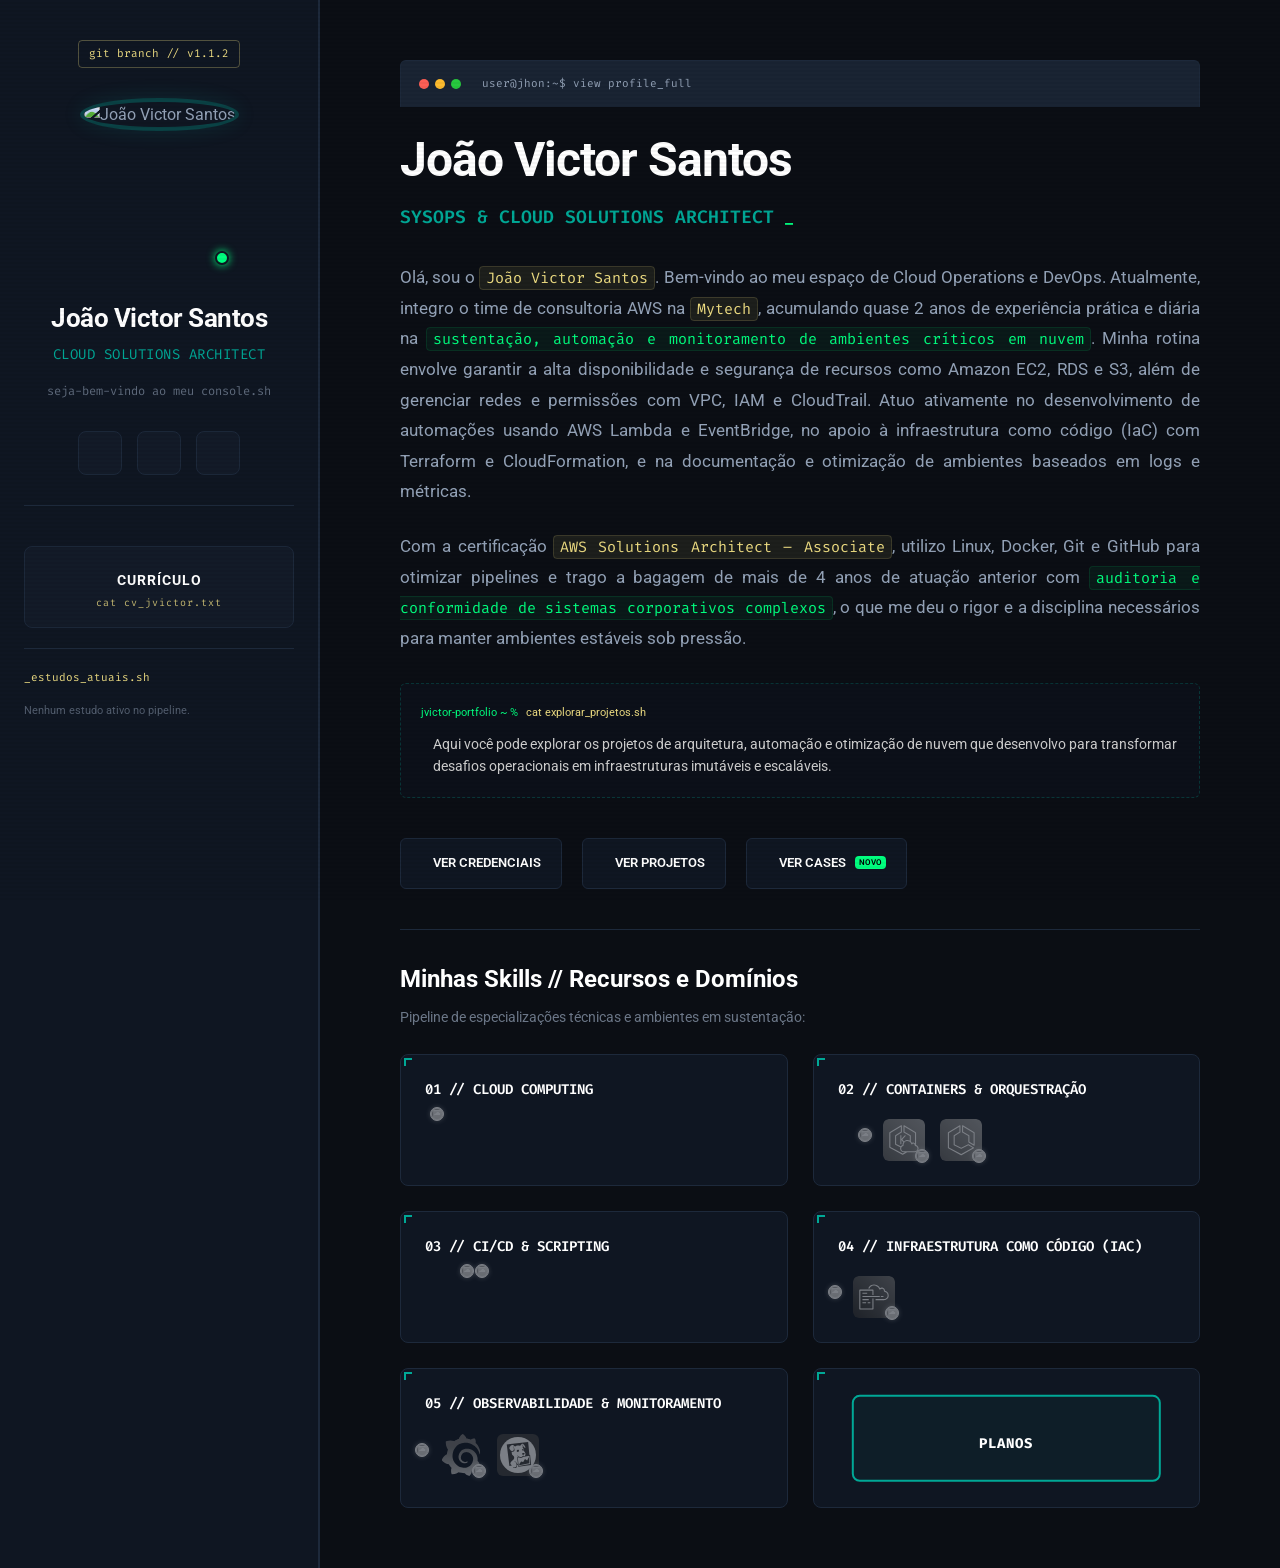
==== commit 57f3c331: "Refatoração de copywriting e inserção de CTA interativo na página inicial (v1.1.3)" ====
--- a/index.html
+++ b/index.html
@@ -199,13 +199,26 @@
             <h1 id="name">João Victor Santos</h1>
             <p id="title">sysOps & cloud solutions architect <span class="highlight">_</span></p>
             
+            <!-- Descrição e Bio (v1.1.2) -->
             <p class="description">
-                Atuo como profissional de Cloud Operations <span class="highlight-var">certificado AWS</span> com foco na entrega e sustentabilidade de ambientes robustos e de missão crítica. Atualmente, como SysOps Trainee na <span class="highlight-var">Mytech</span>, atuo diretamente na linha de frente garantindo a <span class="highlight-code">alta disponibilidade, o monitoramento preventivo e a modernização contínua</span> de ambientes AWS (EC2, RDS, VPC). Emprego ativamente scripts e rotinas de automação (AWS Lambda, EventBridge) e orquestração baseada em containers de microserviços (Docker/Kubernetes).
+                Olá, sou o <span class="highlight-var">João Victor Santos</span>. Bem-vindo ao meu espaço de Cloud Operations e DevOps. Atualmente, integro o time de consultoria AWS na <span class="highlight-var">Mytech</span>, acumulando quase 2 anos de experiência prática e diária na <span class="highlight-code">sustentação, automação e monitoramento de ambientes críticos em nuvem</span>. Minha rotina envolve garantir a alta disponibilidade e segurança de recursos como Amazon EC2, RDS e S3, além de gerenciar redes e permissões com VPC, IAM e CloudTrail. Atuo ativamente no desenvolvimento de automações usando AWS Lambda e EventBridge, no apoio à infraestrutura como código (IaC) com Terraform e CloudFormation, e na documentação e otimização de ambientes baseados em logs e métricas.
             </p>
             
             <p class="description">
-                Com o compromisso de acelerar a evolução da infraestrutura, especializo-me em <span class="highlight-code">Infraestrutura como Código (IaC)</span> via Terraform e CloudFormation para assegurar ambientes previsíveis e imutáveis. Trago a maturidade de mais de quatro anos de experiência no setor corporativo com parametrização de sistemas e análise de dados, o que me concedeu excelente <span class="highlight-var">visão analítica</span> e uma <span class="highlight-var">comunicação ágil e focada em resultados</span>. Busco consolidar minha carreira como DevOps Engineer e AI Engineer, expandindo as fronteiras de automação e observabilidade inteligente.
+                Com a certificação <span class="highlight-var">AWS Solutions Architect – Associate</span>, utilizo Linux, Docker, Git e GitHub para otimizar pipelines e trago a bagagem de mais de 4 anos de atuação anterior com <span class="highlight-code">auditoria e conformidade de sistemas corporativos complexos</span>, o que me deu o rigor e a disciplina necessários para manter ambientes estáveis sob pressão.
             </p>
+
+            <!-- Separador Estético e Chamada do Portfólio (CTA) -->
+            <div class="cta-divider-container">
+                <div class="cta-terminal-line">
+                    <span class="cta-prompt">jvictor-portfolio ~ %</span>
+                    <span class="cta-command">cat explorar_projetos.sh</span>
+                </div>
+                <p class="description-footer">
+                    <ion-icon name="rocket-outline"></ion-icon>
+                    <span>Aqui você pode explorar os projetos de arquitetura, automação e otimização de nuvem que desenvolvo para transformar desafios operacionais em infraestruturas imutáveis e escaláveis.</span>
+                </p>
+            </div>
             
             <!-- Painel de Ações -->
             <div id="action-buttons">
--- a/css/styles.css
+++ b/css/styles.css
@@ -688,4 +688,63 @@
 /* Efeito de destaque no hover para os estudos */
 .progresso-item:hover .progresso-barra-fill {
     background-color: var(--accent-bright);
+}
+
+/* =========================================
+   Separador Estético e Chamada do Portfólio (v1.1.2)
+========================================= */
+.cta-divider-container {
+    margin-top: 30px;
+    padding: 20px;
+    background-color: rgba(15, 22, 34, 0.4);
+    border: 1px dashed rgba(0, 168, 150, 0.25);
+    border-radius: 6px;
+    position: relative;
+}
+
+.cta-terminal-line {
+    display: flex;
+    gap: 8px;
+    font-family: 'Fira Code', monospace;
+    font-size: 11px;
+    margin-bottom: 12px;
+}
+
+.cta-prompt {
+    color: #00FF7F; /* Verde-cibernético */
+}
+
+.cta-command {
+    color: #EEDD82; /* Amarelo/Git terminal */
+}
+
+.description-footer {
+    display: flex;
+    align-items: flex-start;
+    gap: 12px;
+    font-size: 13.5px;
+    line-height: 1.6;
+    color: #CFCFCF;
+}
+
+.description-footer ion-icon {
+    font-size: 20px;
+    color: #00FF7F; /* Destaque no ícone */
+    flex-shrink: 0;
+    margin-top: 2px;
+    animation: ctaPulse 2s infinite ease-in-out;
+}
+
+@keyframes ctaPulse {
+    0%, 100% { transform: scale(1); opacity: 0.8; }
+    50% { transform: scale(1.15); opacity: 1; }
+}
+
+@media (max-width: 600px) {
+    .cta-divider-container {
+        padding: 15px;
+    }
+    .description-footer {
+        font-size: 12.5px;
+    }
 }
